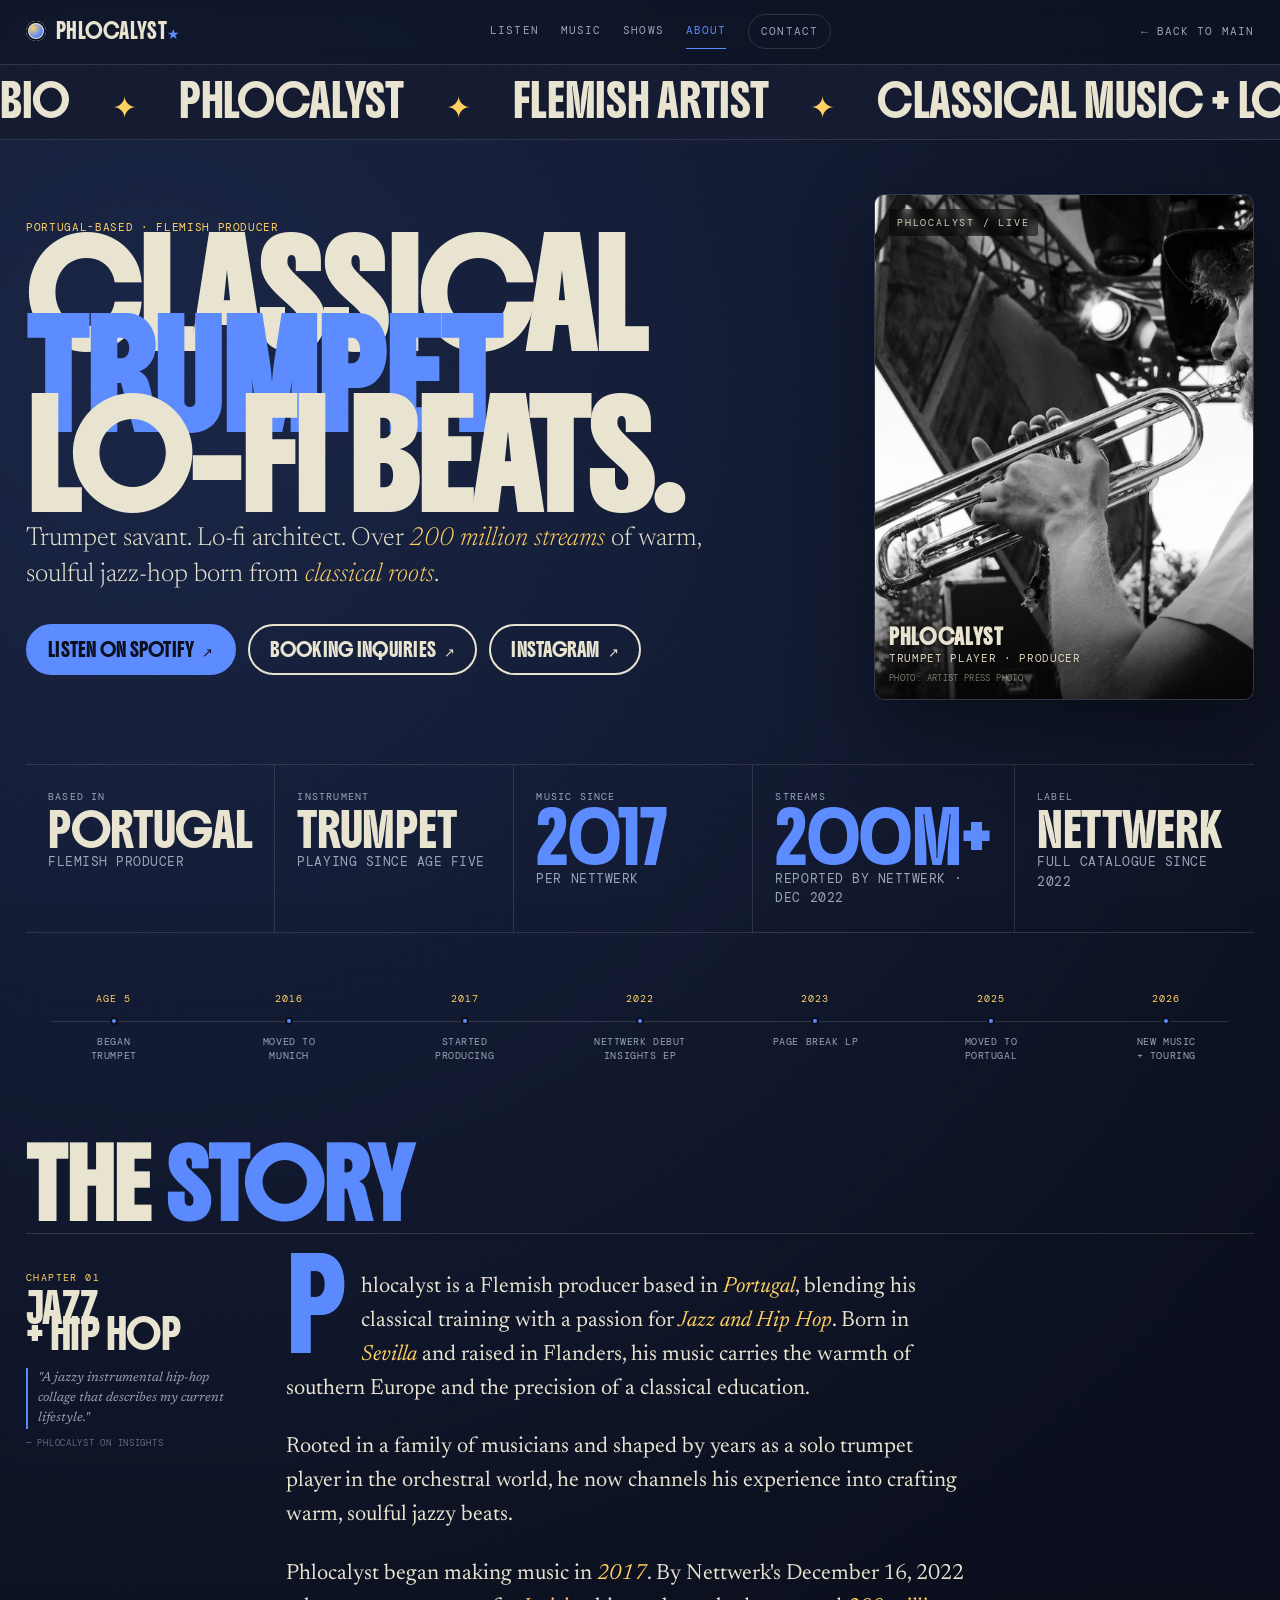
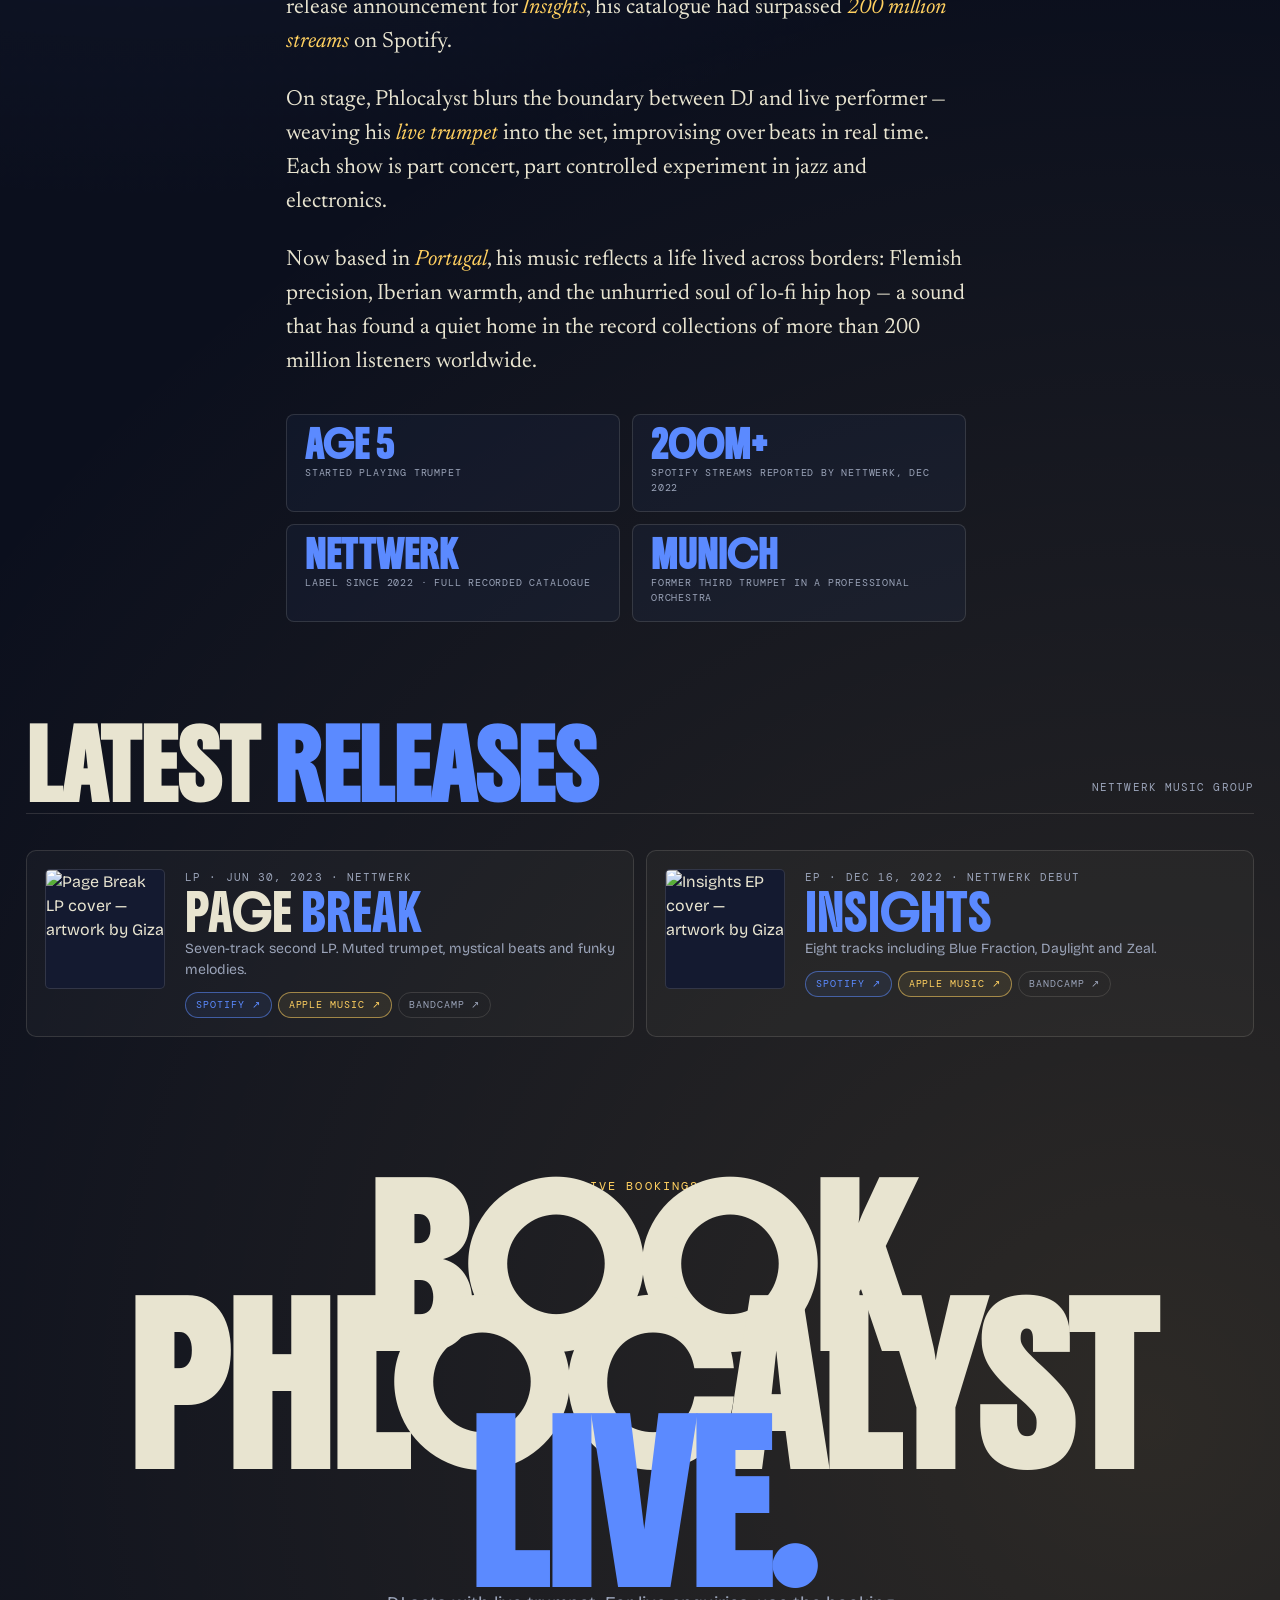
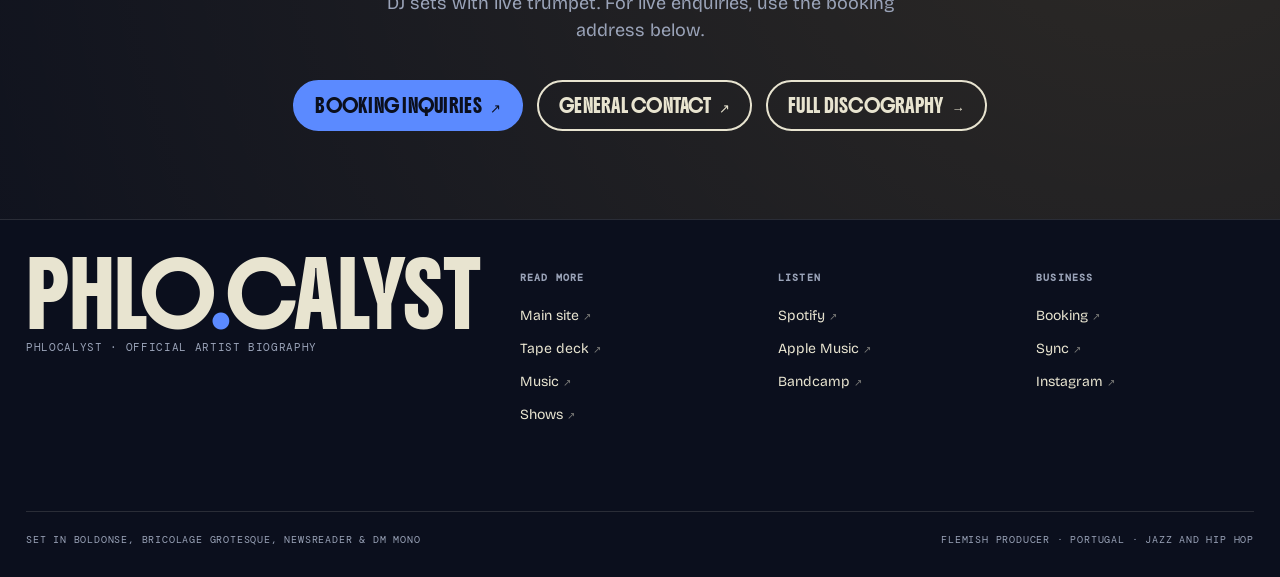
==== About.html @ 9a8d67b8 "Add files via upload" ====
<!doctype html>
<html lang="en" data-theme="midnight" data-display="boldonse">
<head>
<meta charset="utf-8" />
<meta name="viewport" content="width=device-width, initial-scale=1, viewport-fit=cover" />
<title>About — Phlocalyst</title>
<meta name="description" content="About Phlocalyst — Michiel De Vleeschhouwer, a Flemish lo-fi / jazz-hop producer and classical trumpet player based in Portugal. 200M+ Spotify streams on Nettwerk." />
<meta property="og:type" content="website" />
<meta property="og:site_name" content="Phlocalyst" />
<meta property="og:title" content="About — Phlocalyst" />
<meta property="og:description" content="Michiel De Vleeschhouwer — Flemish lo-fi producer and classical trumpet player based in Portugal. 200M+ Spotify streams on Nettwerk." />
<meta property="og:image" content="https://f4.bcbits.com/img/a1225331664_10.jpg" />
<meta name="twitter:card" content="summary_large_image" />
<meta name="twitter:title" content="About — Phlocalyst" />
<meta name="twitter:description" content="Michiel De Vleeschhouwer — Flemish lo-fi producer and classical trumpet player based in Portugal. 200M+ Spotify streams." />
<meta name="twitter:image" content="https://f4.bcbits.com/img/a1225331664_10.jpg" />
<link rel="preconnect" href="https://fonts.googleapis.com" />
<link rel="preconnect" href="https://fonts.gstatic.com" crossorigin />
<link href="https://fonts.googleapis.com/css2?family=Boldonse&family=Bagel+Fat+One&family=Big+Shoulders+Display:wght@700;900&family=Bricolage+Grotesque:opsz,wght@12..96,400;12..96,500;12..96,600;12..96,700;12..96,800&family=DM+Mono:wght@400;500&family=Newsreader:ital,opsz,wght@0,6..72,300;0,6..72,400;1,6..72,300;1,6..72,400&display=swap" rel="stylesheet" />
<link rel="icon" type="image/svg+xml" href="data:image/svg+xml,%3Csvg xmlns='http://www.w3.org/2000/svg' viewBox='0 0 32 32'%3E%3Crect width='32' height='32' rx='6' fill='%23161009'/%3E%3Cpath d='M4 20 Q4 17 8 17 L20 17 Q22 17 22 15 L22 13 Q22 11 24 11 L28 11' stroke='%23ff5a1f' stroke-width='2.5' fill='none' stroke-linecap='round'/%3E%3Ccircle cx='6' cy='20' r='3' fill='none' stroke='%23ff5a1f' stroke-width='2'/%3E%3C/svg%3E" />
<!-- vinyl alt: <link rel="icon" type="image/svg+xml" href="data:image/svg+xml,%3Csvg xmlns='http://www.w3.org/2000/svg' viewBox='0 0 32 32'%3E%3Crect width='32' height='32' rx='6' fill='%23161009'/%3E%3Ccircle cx='16' cy='16' r='11' fill='%23ff5a1f'/%3E%3Ccircle cx='16' cy='16' r='7' fill='%23161009'/%3E%3Ccircle cx='16' cy='16' r='3' fill='%23ff5a1f'/%3E%3Ccircle cx='16' cy='16' r='1.2' fill='%23161009'/%3E%3C/svg%3E" /> -->
<style>
  :root{
    --coal:#161009;--coal-2:#1f180e;--cream:#f5ead0;--cream-dim:#bdb29a;
    --orange:#ff5a1f;--amber:#f0a431;--acid:#d4e23a;--oxblood:#7a1f15;
    --rule:rgba(245,234,208,0.16);
    --display:'Boldonse','Arial Black',sans-serif;
    --grain:0.06;--marquee-dur:56s;
  }
  html[data-theme="midnight"]{--coal:#0b0f1d;--coal-2:#141a30;--cream:#e8e4d0;--cream-dim:#9aa3b8;--orange:#5b8aff;--amber:#ffd060;--acid:#7eebd7;--oxblood:#3a2255;--rule:rgba(232,228,208,0.14);}
  html[data-theme="cream"]{--coal:#efe6cc;--coal-2:#e6dab8;--cream:#1a1410;--cream-dim:#5a4a36;--orange:#d8431a;--amber:#c98a1b;--acid:#7a8a1f;--oxblood:#7a1f15;--rule:rgba(26,20,16,0.18);}
  html[data-theme="acid"]{--coal:#0a0a06;--coal-2:#161208;--cream:#eaeaea;--cream-dim:#7a7a6a;--orange:#d4e23a;--amber:#a8ff3e;--acid:#ff2dd1;--oxblood:#2a3a05;--rule:rgba(234,234,234,0.16);}
  html[data-display="bagel"]{--display:'Bagel Fat One','Arial Black',sans-serif;}
  html[data-display="bigshoulders"]{--display:'Big Shoulders Display','Arial Black',sans-serif;}

  *{box-sizing:border-box;margin:0;padding:0}
  html{scroll-behavior:smooth;scroll-padding-top:60px;}
  html,body{background:var(--coal);color:var(--cream);}

  /* SKIP LINK */
  .skip-link{position:absolute;left:-9999px;top:6px;z-index:9999;padding:8px 16px;background:var(--orange);color:var(--coal);font-family:'DM Mono',monospace;font-size:11px;letter-spacing:.08em;text-transform:uppercase;border-radius:4px;}
  .skip-link:focus{left:6px;}
  body{
    font-family:'Bricolage Grotesque',system-ui,sans-serif;
    font-size:16px;line-height:1.5;overflow-x:hidden;
    background-image:
      radial-gradient(circle at 12% 10%,color-mix(in oklab,var(--orange) 18%,transparent),transparent 40%),
      radial-gradient(circle at 90% 80%,color-mix(in oklab,var(--amber) 14%,transparent),transparent 45%);
  }
  body::before{content:'';position:fixed;inset:0;pointer-events:none;z-index:100;opacity:var(--grain);mix-blend-mode:overlay;will-change:transform;contain:strict;
    background-image:url("data:image/svg+xml,%3Csvg viewBox='0 0 200 200' xmlns='http://www.w3.org/2000/svg'%3E%3Cfilter id='n'%3E%3CfeTurbulence type='fractalNoise' baseFrequency='0.85' numOctaves='2' stitchTiles='stitch'/%3E%3C/filter%3E%3Crect width='100%25' height='100%25' filter='url(%23n)'/%3E%3C/svg%3E");
  }
  a{color:inherit;text-decoration:none;}
  a:focus-visible, button:focus-visible{outline:2px solid var(--orange);outline-offset:4px;}
  .display{font-family:var(--display);letter-spacing:-0.02em;line-height:.85;text-transform:uppercase;}
  .mono{font-family:'DM Mono',ui-monospace,monospace;font-size:11px;letter-spacing:0.06em;text-transform:uppercase;}
  .ed{font-family:'Newsreader',Georgia,serif;}

  /* TOP BAR */
  .topbar{position:sticky;top:0;z-index:50;display:flex;align-items:center;justify-content:space-between;padding:14px 26px;background:color-mix(in oklab,var(--coal) 54%,transparent);backdrop-filter:blur(8px);border-bottom:1px solid transparent;transition:background .2s ease,border-color .2s ease,box-shadow .2s ease;}
  .topbar.is-scrolled{background:color-mix(in oklab,var(--coal) 86%,transparent);border-bottom-color:var(--rule);box-shadow:0 12px 30px rgba(0,0,0,.14);}
  .topbar .brand{display:flex;align-items:center;gap:10px;font-family:var(--display);font-size:14px;letter-spacing:.02em;transition:color .15s ease;}
  .topbar .brand .glyph{width:20px;height:20px;border-radius:50%;background:radial-gradient(circle at 35% 35%,var(--amber),var(--orange) 50%,var(--oxblood));box-shadow:inset 0 0 0 2px var(--coal),inset 0 0 0 3px var(--cream);transition:box-shadow .15s ease,transform .15s ease;}
  .topbar .brand:hover{color:var(--orange);}
  .topbar .brand:hover .glyph{box-shadow:inset 0 0 0 2px var(--coal),inset 0 0 0 3px var(--cream),0 0 0 4px color-mix(in oklab,var(--orange) 18%,transparent);transform:translateY(-1px);}
  .topbar nav{display:flex;gap:22px;}
  .topbar nav a{font-family:'DM Mono',monospace;font-size:11px;letter-spacing:.1em;text-transform:uppercase;color:var(--cream-dim);padding:8px 0;transition:color .15s,border-color .15s,background .15s;}
  .topbar nav a:hover, .topbar nav a.active, .topbar nav a[aria-current="page"]{color:var(--orange);}
  .topbar nav a.active, .topbar nav a[aria-current="page"]{border-bottom:1px solid var(--orange);}
  .topbar nav a:last-child{padding:8px 12px;border:1px solid var(--rule);border-radius:999px;}
  .topbar nav a:last-child:hover, .topbar nav a:last-child[aria-current="page"]{border-color:var(--orange);background:color-mix(in oklab,var(--orange) 10%,transparent);}
  .topbar .right{display:flex;align-items:center;gap:10px;}
  .topbar .right .back{font-family:'DM Mono',monospace;font-size:11px;color:var(--cream-dim);letter-spacing:.1em;text-transform:uppercase;}
  .topbar .right .back:hover{color:var(--cream);}
  .mobile-listen{display:none;font-family:'DM Mono',monospace;font-size:10px;letter-spacing:.1em;text-transform:uppercase;color:var(--coal);background:var(--orange);padding:9px 12px;border-radius:999px;}

  /* MARQUEE */
  .marquee{overflow:hidden;white-space:nowrap;border-block:1px solid var(--rule);padding:14px 0;background:var(--coal-2);}
  .marquee.bold{background:var(--orange);color:var(--coal);border-color:var(--orange);}
  .marquee .track{display:inline-flex;gap:42px;animation:scroll var(--marquee-dur) linear infinite;}
  .marquee .mobile-item{display:none;font-family:var(--display);font-size:18px;text-transform:uppercase;text-align:center;}
  .marquee.fast .track{animation-duration:calc(var(--marquee-dur) * .58);}
  .marquee .item{font-family:var(--display);font-size:clamp(14px, 4vw, 30px);letter-spacing:-.01em;display:inline-flex;align-items:center;gap:42px;text-transform:uppercase;}
  .marquee .star{color:var(--amber);}.marquee.bold .star{color:var(--coal);}
  @keyframes scroll{from{transform:translateX(0)}to{transform:translateX(-50%)}}

  /* HERO */
  .hero{max-width:1280px;margin:0 auto;padding:54px 26px 64px;position:relative;}
  .hero-grid{display:grid;grid-template-columns:minmax(430px,1fr) minmax(290px,380px);gap:50px;align-items:center;}
  .hero-kicker{color:var(--amber);margin-bottom:22px;}
  .portrait{
    position:relative;
    aspect-ratio:3/4;
    border-radius:10px;
    overflow:hidden;
    background:var(--coal-2);
    border:1px solid var(--rule);
    box-shadow:0 30px 80px rgba(0,0,0,.4);
  }
  .portrait img{position:absolute;inset:0;width:100%;height:100%;display:block;object-fit:cover;}
  .portrait::before{content:'';position:absolute;inset:0;z-index:1;background:linear-gradient(180deg,transparent 70%,rgba(0,0,0,.72));}
  .portrait .stamp{position:absolute;z-index:2;top:14px;left:14px;font-family:'DM Mono',monospace;font-size:10px;letter-spacing:.18em;text-transform:uppercase;color:rgba(245,234,208,.85);background:rgba(0,0,0,.52);padding:6px 8px;border-radius:3px;backdrop-filter:blur(3px);}
  .portrait .cap{position:absolute;z-index:2;bottom:14px;left:14px;right:14px;font-family:'DM Mono',monospace;font-size:11px;letter-spacing:.06em;text-transform:uppercase;color:rgba(245,234,208,.9);text-shadow:0 1px 4px rgba(0,0,0,.6);}
  .portrait .cap b{display:block;font-family:var(--display);font-size:14px;color:var(--cream);margin-bottom:2px;}
  .portrait .cap .photo-credit{font-size:9px;opacity:.5;letter-spacing:.04em;display:block;margin-top:5px;}
  .hero h1{font-family:var(--display);font-size:clamp(52px,7.5vw,104px);line-height:.84;letter-spacing:-.025em;text-transform:uppercase;color:var(--cream);}
  .hero h1 .alt{color:var(--orange);}
  .hero .lede{font-family:'Newsreader',Georgia,serif;font-size:26px;line-height:1.4;font-weight:300;margin-top:22px;max-width:680px;color:var(--cream);}
  .hero .lede em{color:var(--amber);font-style:italic;}
  .hero-actions{display:flex;gap:12px;flex-wrap:wrap;margin-top:30px;}

  /* QUICK FACTS BAR */
  .facts{max-width:1280px;margin:0 auto;padding:0 26px 54px;}
  .facts-grid{
    display:grid;grid-template-columns:repeat(5,1fr);gap:0;
    border-top:1px solid var(--rule);border-bottom:1px solid var(--rule);
  }
  .fact{padding:24px 22px;border-right:1px solid var(--rule);cursor:default;}
  .fact:last-child{border-right:0;}
  .fact .l{font-family:'DM Mono',monospace;font-size:10px;letter-spacing:.12em;text-transform:uppercase;color:var(--cream-dim);}
  .fact .v{font-family:var(--display);font-size:32px;line-height:1;margin-top:10px;text-transform:uppercase;letter-spacing:-.01em;}
  .fact .v.hot{color:var(--orange);font-size:clamp(36px,3.8vw,52px);}
  .fact .s{font-size:13px;color:var(--cream-dim);margin-top:6px;font-family:'DM Mono',monospace;letter-spacing:.04em;text-transform:uppercase;}

  /* TIMELINE */
  .timeline-section{max-width:1280px;margin:0 auto;padding:0 26px 50px;}
  .tl-track{display:flex;position:relative;overflow-x:auto;}
  .tl-track::after{content:'';position:absolute;left:2%;right:2%;top:34px;height:1px;background:var(--rule);pointer-events:none;}
  .tl-step{flex:1;min-width:80px;display:flex;flex-direction:column;align-items:center;padding-top:30px;position:relative;}
  .tl-step .tl-yr{position:absolute;top:4px;left:0;right:0;text-align:center;font-family:'DM Mono',monospace;font-size:10px;letter-spacing:.1em;text-transform:uppercase;color:var(--amber);}
  .tl-step .tl-dot{width:8px;height:8px;border-radius:50%;background:var(--orange);border:2px solid var(--coal);z-index:1;position:relative;flex-shrink:0;}
  .tl-step .tl-lbl{font-family:'DM Mono',monospace;font-size:9.5px;letter-spacing:.06em;text-transform:uppercase;color:var(--cream-dim);text-align:center;line-height:1.5;padding-top:10px;}
  @media (max-width:620px){
    .timeline-section{padding-left:18px;padding-right:18px;}
    .tl-track{display:grid;grid-template-columns:1fr;gap:0;overflow:visible;border-block:1px solid var(--rule);}
    .tl-track::after{display:none;}
    .tl-step{min-width:0;display:grid;grid-template-columns:58px 14px 1fr;column-gap:12px;align-items:center;padding:13px 0;border-bottom:1px solid var(--rule);}
    .tl-step:last-child{border-bottom:0;}
    .tl-step .tl-yr{position:static;text-align:left;grid-column:1;font-size:10px;}
    .tl-step .tl-dot{grid-column:2;}
    .tl-step .tl-lbl{grid-column:3;padding-top:0;text-align:left;line-height:1.35;}
  }

  /* SECTION HEAD */
  .section-head{display:flex;justify-content:space-between;align-items:flex-end;gap:30px;margin-bottom:36px;padding-bottom:18px;border-bottom:1px solid var(--rule);}
  .section-head h2{font-family:var(--display);font-size:clamp(40px,6vw,64px);line-height:.9;text-transform:uppercase;letter-spacing:-.02em;}
  .section-head h2 .c{color:var(--orange);}
  .section-head .meta{font-family:'DM Mono',monospace;font-size:11px;letter-spacing:.1em;text-transform:uppercase;color:var(--cream-dim);text-align:right;}

  /* STORY — long-form prose */
  .story-section{max-width:1280px;margin:0 auto;padding:44px 26px 60px;}
  .story{display:grid;grid-template-columns:200px 1fr;gap:60px;}
  .story aside{position:sticky;top:90px;align-self:start;}
  .story aside .l{font-family:'DM Mono',monospace;font-size:10px;letter-spacing:.14em;text-transform:uppercase;color:var(--amber);margin-bottom:10px;}
  .story aside .chap{font-family:var(--display);font-size:28px;line-height:.95;text-transform:uppercase;letter-spacing:-.02em;}
  .story .prose{font-family:'Newsreader',Georgia,serif;font-size:22px;line-height:1.55;font-weight:400;max-width:680px;color:var(--cream);}
  .story .prose p{margin-bottom:24px;}
  .story .prose p em{color:var(--amber);font-style:italic;}
  .story .prose .dropcap::first-letter{
    float:left;font-family:var(--display);font-size:84px;line-height:.78;
    color:var(--orange);padding-right:14px;padding-top:4px;text-transform:uppercase;
  }
  .story-highlights{display:grid;grid-template-columns:repeat(2,1fr);gap:12px;margin-top:34px;}
  .highlight{border:1px solid var(--rule);border-radius:8px;padding:16px 18px;background:color-mix(in oklab,var(--orange) 5%,transparent);}
  .highlight b{display:block;font-family:var(--display);font-size:26px;line-height:1;text-transform:uppercase;color:var(--orange);margin-bottom:8px;}
  .highlight span{display:block;font-family:'DM Mono',monospace;font-size:10px;line-height:1.5;letter-spacing:.08em;text-transform:uppercase;color:var(--cream-dim);}
  /* RELEASES */
  .proof-section{max-width:1280px;margin:0 auto;padding:56px 26px 64px;}
  .release-list{display:grid;grid-template-columns:1fr 1fr;gap:12px;}
  .release{display:grid;grid-template-columns:120px 1fr;gap:20px;align-items:start;padding:18px;border:1px solid var(--rule);border-radius:10px;background:color-mix(in oklab,var(--cream) 3%,transparent);}
  .release:hover{background:color-mix(in oklab,var(--orange) 7%,transparent);}
  .release-art{width:120px;aspect-ratio:1;border-radius:5px;overflow:hidden;border:1px solid var(--rule);display:flex;align-items:flex-end;padding:9px;background:var(--coal-2);}
  .release-art.cover-art{padding:0;}
  .release-art img{width:100%;height:100%;object-fit:cover;}
  .release .meta{font-family:'DM Mono',monospace;font-size:11px;letter-spacing:.1em;text-transform:uppercase;color:var(--cream-dim);}
  .release .title{font-family:var(--display);font-size:clamp(24px,2.8vw,34px);line-height:1;margin-top:10px;text-transform:uppercase;color:var(--cream);}
  .release .title span{color:var(--orange);}
  .release p{font-size:14px;line-height:1.5;color:var(--cream-dim);margin-top:8px;}
  .release-links{display:flex;flex-wrap:wrap;gap:6px;margin-top:12px;}
  .release-btn{font-family:'DM Mono',monospace;font-size:9.5px;letter-spacing:.1em;text-transform:uppercase;padding:5px 10px;border-radius:999px;display:inline-flex;align-items:center;gap:4px;transition:all .15s ease;}
  .release-btn.sp{border:1px solid color-mix(in oklab,var(--orange) 55%,transparent);color:var(--orange);background:color-mix(in oklab,var(--orange) 8%,transparent);}
  .release-btn.sp:hover{background:color-mix(in oklab,var(--orange) 18%,transparent);border-color:var(--orange);}
  .release-btn.am{border:1px solid color-mix(in oklab,var(--amber) 55%,transparent);color:var(--amber);background:color-mix(in oklab,var(--amber) 8%,transparent);}
  .release-btn.am:hover{background:color-mix(in oklab,var(--amber) 18%,transparent);border-color:var(--amber);}
  .release-btn.bc{border:1px solid var(--rule);color:var(--cream-dim);}
  .release-btn.bc:hover{border-color:var(--cream-dim);color:var(--cream);}

  /* STORY ASIDE QUOTE */
  .story aside .aside-quote{font-family:'Newsreader',Georgia,serif;font-size:13px;line-height:1.55;color:var(--cream-dim);font-style:italic;margin-top:20px;padding-left:10px;border-left:2px solid var(--orange);}
  .story aside .aside-attr{font-family:'DM Mono',monospace;font-size:9px;letter-spacing:.08em;text-transform:uppercase;color:var(--cream-dim);opacity:.6;margin-top:8px;}

  /* UTILITIES */
  .sr-only{position:absolute;width:1px;height:1px;padding:0;margin:-1px;overflow:hidden;clip:rect(0,0,0,0);white-space:nowrap;border-width:0;}

  /* BACK TO TOP */
  .back-top{position:fixed;bottom:24px;right:24px;z-index:200;width:40px;height:40px;border-radius:50%;background:var(--coal-2);border:1px solid var(--rule);color:var(--cream-dim);font-size:16px;cursor:pointer;opacity:0;transform:translateY(8px);transition:opacity .2s ease,transform .2s ease,background .15s ease,color .15s ease,border-color .15s ease;display:flex;align-items:center;justify-content:center;line-height:1;}
  .back-top.show{opacity:1;transform:translateY(0);}
  .back-top:hover{background:var(--coal);color:var(--orange);border-color:var(--orange);}

  /* CTA */
  .cta{max-width:1280px;margin:0 auto;padding:76px 26px 88px;text-align:center;}
  .cta .pre{font-family:'DM Mono',monospace;font-size:12px;letter-spacing:.18em;text-transform:uppercase;color:var(--amber);margin-bottom:18px;}
  .cta h2{font-family:var(--display);font-size:clamp(60px,11vw,160px);line-height:.84;letter-spacing:-.03em;text-transform:uppercase;}
  .cta h2 .o{color:var(--orange);}
  .cta h2 .stroke{-webkit-text-stroke:2px var(--cream);color:transparent;paint-order:stroke fill;}
  .cta .row{display:flex;gap:14px;justify-content:center;margin-top:36px;flex-wrap:wrap;}
  .cta .sub{font-size:18px;line-height:1.5;color:var(--cream-dim);max-width:560px;margin:22px auto 0;}
  .btn{font-family:var(--display);text-transform:uppercase;font-size:13px;letter-spacing:.02em;padding:14px 20px;border-radius:999px;display:inline-flex;align-items:center;gap:8px;border:2px solid var(--cream);color:var(--cream);transition:transform .15s ease,background .15s ease,color .15s ease;}
  .btn:hover{transform:translateY(-2px);}
  .btn.primary{background:var(--orange);border-color:var(--orange);color:var(--coal);}
  .btn.primary:hover{background:var(--amber);border-color:var(--amber);}
  .btn.ghost:hover{background:var(--cream);color:var(--coal);}

  /* FOOTER */
  footer.foot{border-top:1px solid var(--rule);background:var(--coal);padding:50px 26px 30px;}
  footer.foot .wrap{max-width:1280px;margin:0 auto;display:grid;grid-template-columns:2fr 1fr 1fr 1fr;gap:40px;}
  footer.foot h4{font-family:'DM Mono',monospace;font-size:10px;letter-spacing:.12em;text-transform:uppercase;color:var(--cream-dim);margin-bottom:14px;}
  footer.foot .big{font-family:var(--display);font-size:60px;text-transform:uppercase;line-height:.88;letter-spacing:-.02em;}
  footer.foot .big .o{color:var(--orange);}
  footer.foot ul{list-style:none;}
  footer.foot ul li{padding:6px 0;font-size:14px;}
  footer.foot ul li a:hover{color:var(--orange);}
  footer.foot ul li .arr{font-family:'DM Mono',monospace;font-size:10px;opacity:.5;margin-left:4px;}
  footer.foot .bot{grid-column:1/-1;margin-top:40px;padding-top:20px;border-top:1px solid var(--rule);display:flex;justify-content:space-between;font-family:'DM Mono',monospace;font-size:10px;letter-spacing:.08em;text-transform:uppercase;color:var(--cream-dim);}

  @media (max-width:900px){
    .topbar .right .back{display:none;}
    .mobile-listen{display:inline-flex;}
    .hero-grid{grid-template-columns:1fr;gap:34px;}
    .hero-copy{order:1;}
    .hero-media{order:2;max-width:520px;width:100%;}
    .facts-grid{grid-template-columns:repeat(3,1fr);}
    .fact{border-right:0;border-bottom:1px solid var(--rule);}
    .story{grid-template-columns:1fr;gap:30px;}
    .story aside{position:relative;top:0;}
    .release-list{grid-template-columns:1fr;}
    footer.foot .wrap{grid-template-columns:1fr 1fr;}
    .topbar nav{display:none;}
  }
  @media (max-width:620px){
    .topbar{padding:12px 18px;}
    .topbar .brand{font-size:13px;gap:8px;min-width:0;}
    .topbar .brand .glyph{width:18px;height:18px;flex:0 0 auto;}
    .hero{padding:36px 18px 44px;}
    .hero h1{font-size:clamp(44px,14vw,60px);line-height:.88;letter-spacing:-.015em;}
    .hero .lede{font-size:21px;line-height:1.42;}
    .portrait{max-height:480px;aspect-ratio:3/4;}
    .facts-grid{grid-template-columns:repeat(2,1fr);}
    .facts, .story-section, .proof-section, .cta{padding-left:18px;padding-right:18px;}
    .facts{padding-bottom:38px;}
    .story-section{padding-top:32px;padding-bottom:42px;}
    .proof-section{padding-top:40px;padding-bottom:50px;}
    .section-head{flex-direction:column;align-items:flex-start;gap:14px;margin-bottom:26px;}
    .section-head h2{font-size:clamp(36px,12vw,44px);line-height:.95;}
    .section-head .meta{text-align:left;font-size:10px;line-height:1.5;}
    .story .prose{font-size:20px;}
    .story-highlights{grid-template-columns:1fr;}
    .release{grid-template-columns:88px 1fr;gap:14px;padding:14px;}
    .release-art{width:88px;}
    .release .title{font-size:25px;}
    .cta{padding-top:58px;padding-bottom:62px;}
    .cta h2{font-size:clamp(42px,13vw,64px);overflow-wrap:anywhere;}
    .btn{width:100%;justify-content:center;min-height:48px;text-align:center;}
    .hero-actions .btn{flex:1 1 100%;justify-content:center;}
    footer.foot .wrap{grid-template-columns:1fr;}
    footer.foot .wrap,footer.foot .wrap > *{min-width:0;max-width:100%;}
    footer.foot .big{overflow-wrap:anywhere;}
    footer.foot .big{font-size:44px;}
    footer.foot .bot{flex-direction:column;gap:12px;}
    .marquee{padding:11px 18px;}
    .marquee .track{display:none;}
    .marquee .mobile-item{display:block;font-size:16px;letter-spacing:0;white-space:normal;}
  }
  @media (max-width:420px){
    .facts-grid{display:block;}
    .fact{display:grid;grid-template-columns:94px 1fr;column-gap:12px;align-items:center;padding:16px 0;}
    .fact .l{grid-row:1 / span 2;}
    .fact .v, .fact .v.hot{font-size:28px;margin-top:0;}
    .fact .s{margin-top:4px;}
  }
  @media (max-width:360px){
    .topbar{padding-left:14px;padding-right:14px;}
    .hero,.facts,.timeline-section,.story-section,.proof-section,.cta,footer.foot{padding-left:14px;padding-right:14px;}
    .release{grid-template-columns:1fr;}
    .release-art{width:100%;}
  }
  @media (prefers-reduced-motion: reduce){
    html{scroll-behavior:auto;}
    .marquee .track{animation:none;}
    .fact, .btn, .release, .source{transition:none;}
  }
</style>
</head>
<body data-screen-label="01 About">

<a href="#main-content" class="skip-link">Skip to content</a>

<!-- TOP BAR -->
<header class="topbar">
  <a class="brand" href="index.html" aria-label="Phlocalyst home">
    <span class="glyph"></span>
    <span>PHLOCALYST<span style="color:var(--orange);">★</span></span>
  </a>
  <nav aria-label="Main navigation">
    <a href="index.html#deck">Listen</a>
    <a href="Music.html">Music</a>
    <a href="Shows.html">Shows</a>
    <a href="About.html" aria-current="page">About</a>
    <a href="Contact.html">Contact</a>
  </nav>
  <div class="right">
    <a class="mobile-listen" href="https://open.spotify.com/artist/5xJ9q1lHwa8AShRof94oIt" target="_blank" rel="noopener">Listen</a>
    <a class="back" href="index.html">← BACK TO MAIN</a>
  </div>
</header>

<main id="main-content">

<!-- MARQUEE -->
<div class="marquee">
  <div class="track">
    <span class="item">BIO <span class="star">✦</span> PHLOCALYST <span class="star">✦</span> FLEMISH ARTIST <span class="star">✦</span> CLASSICAL MUSIC + LO-FI <span class="star">✦</span> MAKING MUSIC SINCE 2017 <span class="star">✦</span></span>
    <span class="item">BIO <span class="star">✦</span> PHLOCALYST <span class="star">✦</span> FLEMISH ARTIST <span class="star">✦</span> CLASSICAL MUSIC + LO-FI <span class="star">✦</span> MAKING MUSIC SINCE 2017 <span class="star">✦</span></span>
  </div>
  <div class="mobile-item">Phlocalyst &middot; Trumpet + Lo-fi</div>
</div>

<!-- HERO -->
<section class="hero" data-screen-label="01 Hero">
  <div class="hero-grid">
    <div class="hero-copy">
      <div class="hero-kicker mono">Portugal-based &middot; Flemish producer</div>
      <h1>Classical<br/><span class="alt">trumpet.</span><br/>Lo-fi beats.</h1>
      <p class="lede">Trumpet savant. Lo-fi architect. Over <em>200 million streams</em> of warm, soulful jazz-hop born from <em>classical roots</em>.</p>
      <div class="hero-actions">
        <a class="btn primary" href="https://open.spotify.com/artist/5xJ9q1lHwa8AShRof94oIt" target="_blank" rel="noopener">Listen on Spotify <span class="arr">↗</span></a>
        <a class="btn ghost" href="mailto:booking@phlocalyst.com">Booking inquiries <span class="arr">↗</span></a>
        <a class="btn ghost" href="https://www.instagram.com/phlocalyst/" target="_blank" rel="noopener">Instagram <span class="arr">↗</span></a>
      </div>
    </div>

    <div class="portrait hero-media">
      <img src="bio.jpg" alt="Phlocalyst — artist press photo" />
      <div class="stamp">PHLOCALYST / LIVE</div>
      <div class="cap">
        <b>Phlocalyst</b>
        Trumpet player &middot; producer
        <span class="photo-credit">Photo: artist press photo</span>
      </div>
    </div>
  </div>
</section>

<!-- FACTS -->
<section class="facts">
  <h2 class="sr-only">Quick facts</h2>
  <div class="facts-grid">
    <div class="fact"><div class="l">Based In</div><div class="v">Portugal</div><div class="s">Flemish producer</div></div>
    <div class="fact"><div class="l">Instrument</div><div class="v">Trumpet</div><div class="s">Playing since age five</div></div>
    <div class="fact"><div class="l">Music Since</div><div class="v hot">2017</div><div class="s">Per Nettwerk</div></div>
    <div class="fact"><div class="l">Streams</div><div class="v hot">200M+</div><div class="s">Reported by Nettwerk · Dec 2022</div></div>
    <div class="fact"><div class="l">Label</div><div class="v">Nettwerk</div><div class="s">Full catalogue since 2022</div></div>
  </div>
</section>

<!-- TIMELINE -->
<div class="timeline-section">
  <div class="tl-track">
    <div class="tl-step">
      <div class="tl-yr">Age 5</div>
      <div class="tl-dot"></div>
      <div class="tl-lbl">Began<br/>trumpet</div>
    </div>
    <div class="tl-step">
      <div class="tl-yr">2016</div>
      <div class="tl-dot"></div>
      <div class="tl-lbl">Moved to<br/>Munich</div>
    </div>
    <div class="tl-step">
      <div class="tl-yr">2017</div>
      <div class="tl-dot"></div>
      <div class="tl-lbl">Started<br/>producing</div>
    </div>
    <div class="tl-step">
      <div class="tl-yr">2022</div>
      <div class="tl-dot"></div>
      <div class="tl-lbl">Nettwerk debut<br/>Insights EP</div>
    </div>
    <div class="tl-step">
      <div class="tl-yr">2023</div>
      <div class="tl-dot"></div>
      <div class="tl-lbl">Page Break LP</div>
    </div>
    <div class="tl-step">
      <div class="tl-yr">2025</div>
      <div class="tl-dot"></div>
      <div class="tl-lbl">Moved to<br/>Portugal</div>
    </div>
    <div class="tl-step">
      <div class="tl-yr">2026</div>
      <div class="tl-dot"></div>
      <div class="tl-lbl">New music<br/>+ touring</div>
    </div>
  </div>
</div>

<!-- STORY -->
<section class="story-section" data-screen-label="02 Origin Story">
  <div class="section-head">
    <h2>The <span class="c">story</span></h2>
  </div>

  <div class="story">
    <aside>
      <div class="l">Chapter 01</div>
      <div class="chap">Jazz<br/>+ Hip Hop</div>
      <div class="aside-quote">"A jazzy instrumental hip-hop collage that describes my current lifestyle."</div>
      <div class="aside-attr">— Phlocalyst on Insights</div>
    </aside>
    <div class="prose">
      <p class="dropcap">Phlocalyst is a Flemish producer based in <em>Portugal</em>, blending his classical training with a passion for <em>Jazz and Hip Hop</em>. Born in <em>Sevilla</em> and raised in Flanders, his music carries the warmth of southern Europe and the precision of a classical education.</p>

      <p>Rooted in a family of musicians and shaped by years as a solo trumpet player in the orchestral world, he now channels his experience into crafting warm, soulful jazzy beats.</p>

      <p>Phlocalyst began making music in <em>2017</em>. By Nettwerk's December 16, 2022 release announcement for <em>Insights</em>, his catalogue had surpassed <em>200 million streams</em> on Spotify.</p>

      <p>On stage, Phlocalyst blurs the boundary between DJ and live performer — weaving his <em>live trumpet</em> into the set, improvising over beats in real time. Each show is part concert, part controlled experiment in jazz and electronics.</p>

      <p>Now based in <em>Portugal</em>, his music reflects a life lived across borders: Flemish precision, Iberian warmth, and the unhurried soul of lo-fi hip hop — a sound that has found a quiet home in the record collections of more than 200 million listeners worldwide.</p>

      <div class="story-highlights" aria-label="Biography highlights">
        <div class="highlight"><b>Age 5</b><span>Started playing trumpet</span></div>
        <div class="highlight"><b>200M+</b><span>Spotify streams reported by Nettwerk, Dec 2022</span></div>
        <div class="highlight"><b>Nettwerk</b><span>Label since 2022 · full recorded catalogue</span></div>
        <div class="highlight"><b>Munich</b><span>Former third trumpet in a professional orchestra</span></div>
      </div>
    </div>
  </div>
</section>

<!-- RELEASES -->
<section class="proof-section" data-screen-label="03 Releases">
  <div class="section-head">
    <h2>Latest <span class="c">releases</span></h2>
    <div class="meta">NETTWERK MUSIC GROUP</div>
  </div>

  <div class="release-list">
    <div class="release">
      <div class="release-art cover-art"><img src="https://f4.bcbits.com/img/a1225331664_10.jpg" alt="Page Break LP cover — artwork by Giza" loading="lazy" /></div>
      <div>
        <div class="meta">LP &middot; Jun 30, 2023 &middot; Nettwerk</div>
        <div class="title">Page <span>Break</span></div>
        <p>Seven-track second LP. Muted trumpet, mystical beats and funky melodies.</p>
        <div class="release-links">
          <a class="release-btn sp" href="https://open.spotify.com/album/4ocDkgkzX62ebNN8s55LCf" target="_blank" rel="noopener">Spotify ↗</a>
          <a class="release-btn am" href="https://music.apple.com/us/album/page-break/1688321675" target="_blank" rel="noopener">Apple Music ↗</a>
          <a class="release-btn bc" href="https://phlocalyst.bandcamp.com/album/page-break" target="_blank" rel="noopener">Bandcamp ↗</a>
        </div>
      </div>
    </div>
    <div class="release">
      <div class="release-art cover-art"><img src="https://f4.bcbits.com/img/a1563029002_10.jpg" alt="Insights EP cover — artwork by Giza" loading="lazy" /></div>
      <div>
        <div class="meta">EP &middot; Dec 16, 2022 &middot; Nettwerk debut</div>
        <div class="title"><span>Insights</span></div>
        <p>Eight tracks including Blue Fraction, Daylight and Zeal.</p>
        <div class="release-links">
          <a class="release-btn sp" href="https://open.spotify.com/album/2JnOxnGfgXP5CwoiZXKQFE" target="_blank" rel="noopener">Spotify ↗</a>
          <a class="release-btn am" href="https://music.apple.com/us/album/insights/1652721128" target="_blank" rel="noopener">Apple Music ↗</a>
          <a class="release-btn bc" href="https://phlocalyst.bandcamp.com/album/insights" target="_blank" rel="noopener">Bandcamp ↗</a>
        </div>
      </div>
    </div>
  </div>
</section>

<!-- CTA -->
<section class="cta" data-screen-label="04 Contact">
  <div class="pre">Live bookings</div>
  <h2>Book Phlocalyst<br/><span class="o">live.</span></h2>
  <p class="sub">DJ sets with live trumpet. For live enquiries, use the booking address below.</p>
  <div class="row">
    <a class="btn primary" href="mailto:booking@phlocalyst.com">Booking inquiries <span class="arr">↗</span></a>
    <a class="btn ghost" href="mailto:hi@phlocalyst.com">General contact <span class="arr">↗</span></a>
    <a class="btn ghost" href="Music.html">Full discography <span class="arr">→</span></a>
  </div>
</section>

</main>

<!-- FOOTER -->
<footer class="foot">
  <div class="wrap">
    <div>
      <div class="big">PHLO<span class="o">.</span>CALYST</div>
      <div class="mono" style="margin-top:16px;color:var(--cream-dim);">Phlocalyst &middot; Official artist biography</div>
    </div>
    <div>
      <h4>Read more</h4>
      <ul>
        <li><a href="index.html">Main site<span class="arr">↗</span></a></li>
        <li><a href="index.html#deck">Tape deck<span class="arr">↗</span></a></li>
        <li><a href="Music.html">Music<span class="arr">↗</span></a></li>
        <li><a href="Shows.html">Shows<span class="arr">↗</span></a></li>
      </ul>
    </div>
    <div>
      <h4>Listen</h4>
      <ul>
        <li><a href="https://open.spotify.com/artist/5xJ9q1lHwa8AShRof94oIt" target="_blank" rel="noopener">Spotify<span class="arr">↗</span></a></li>
        <li><a href="https://music.apple.com/us/artist/phlocalyst/1343862778" target="_blank" rel="noopener">Apple Music<span class="arr">↗</span></a></li>
        <li><a href="https://phlocalyst.bandcamp.com/" target="_blank" rel="noopener">Bandcamp<span class="arr">↗</span></a></li>
      </ul>
    </div>
    <div>
      <h4>Business</h4>
      <ul>
        <li><a href="mailto:booking@phlocalyst.com">Booking<span class="arr">↗</span></a></li>
        <li><a href="mailto:sync@nettwerk.com">Sync<span class="arr">↗</span></a></li>
        <li><a href="https://www.instagram.com/phlocalyst/" target="_blank" rel="noopener">Instagram<span class="arr">↗</span></a></li>
      </ul>
    </div>
    <div class="bot">
      <span>Set in Boldonse, Bricolage Grotesque, Newsreader &amp; DM Mono</span>
      <span>Flemish producer &middot; Portugal &middot; Jazz and hip hop</span>
    </div>
  </div>
</footer>

<button class="back-top" id="backTop" aria-label="Back to top">↑</button>

<script src="mobilenav.js?v=20260528-mobile"></script>
<script>
const bt=document.getElementById('backTop');
window.addEventListener('scroll',()=>{bt.classList.toggle('show',window.scrollY>400);});
bt.addEventListener('click',()=>window.scrollTo({top:0,behavior:'smooth'}));
</script>
</body>
</html>
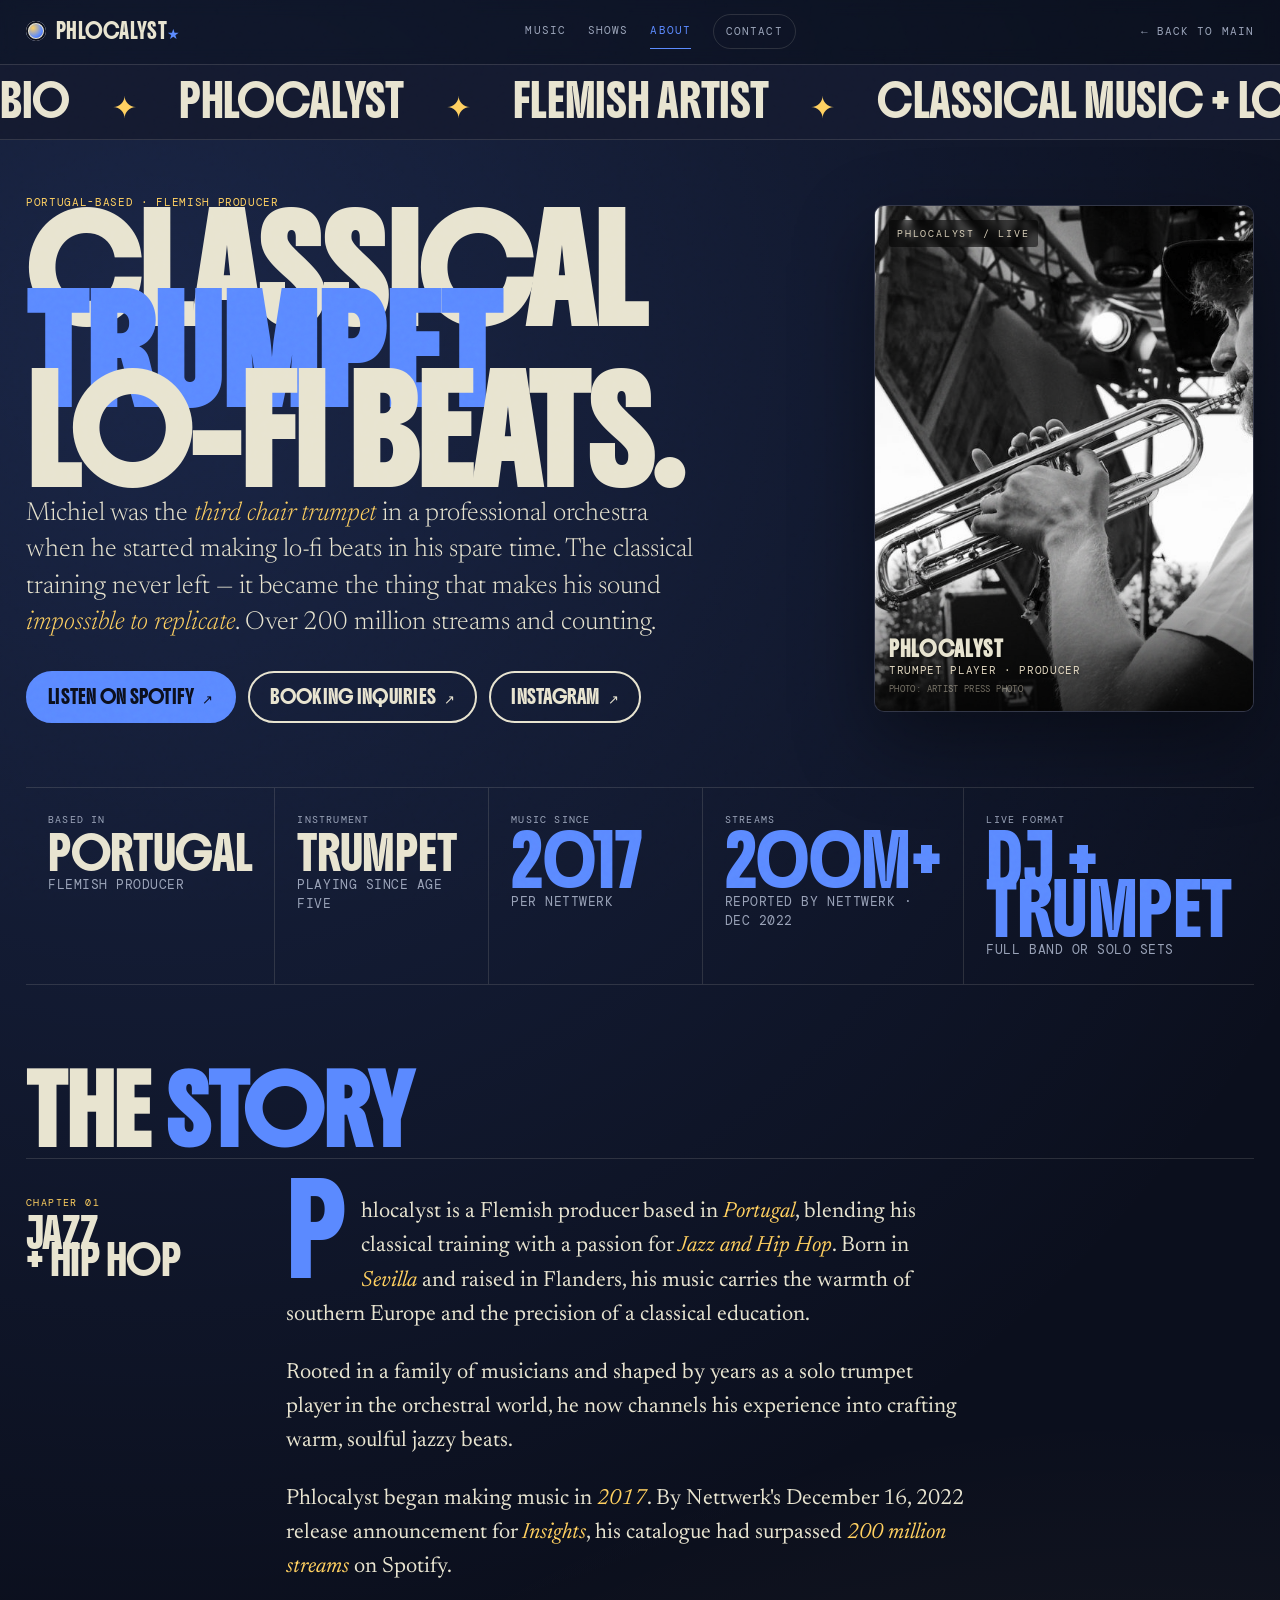
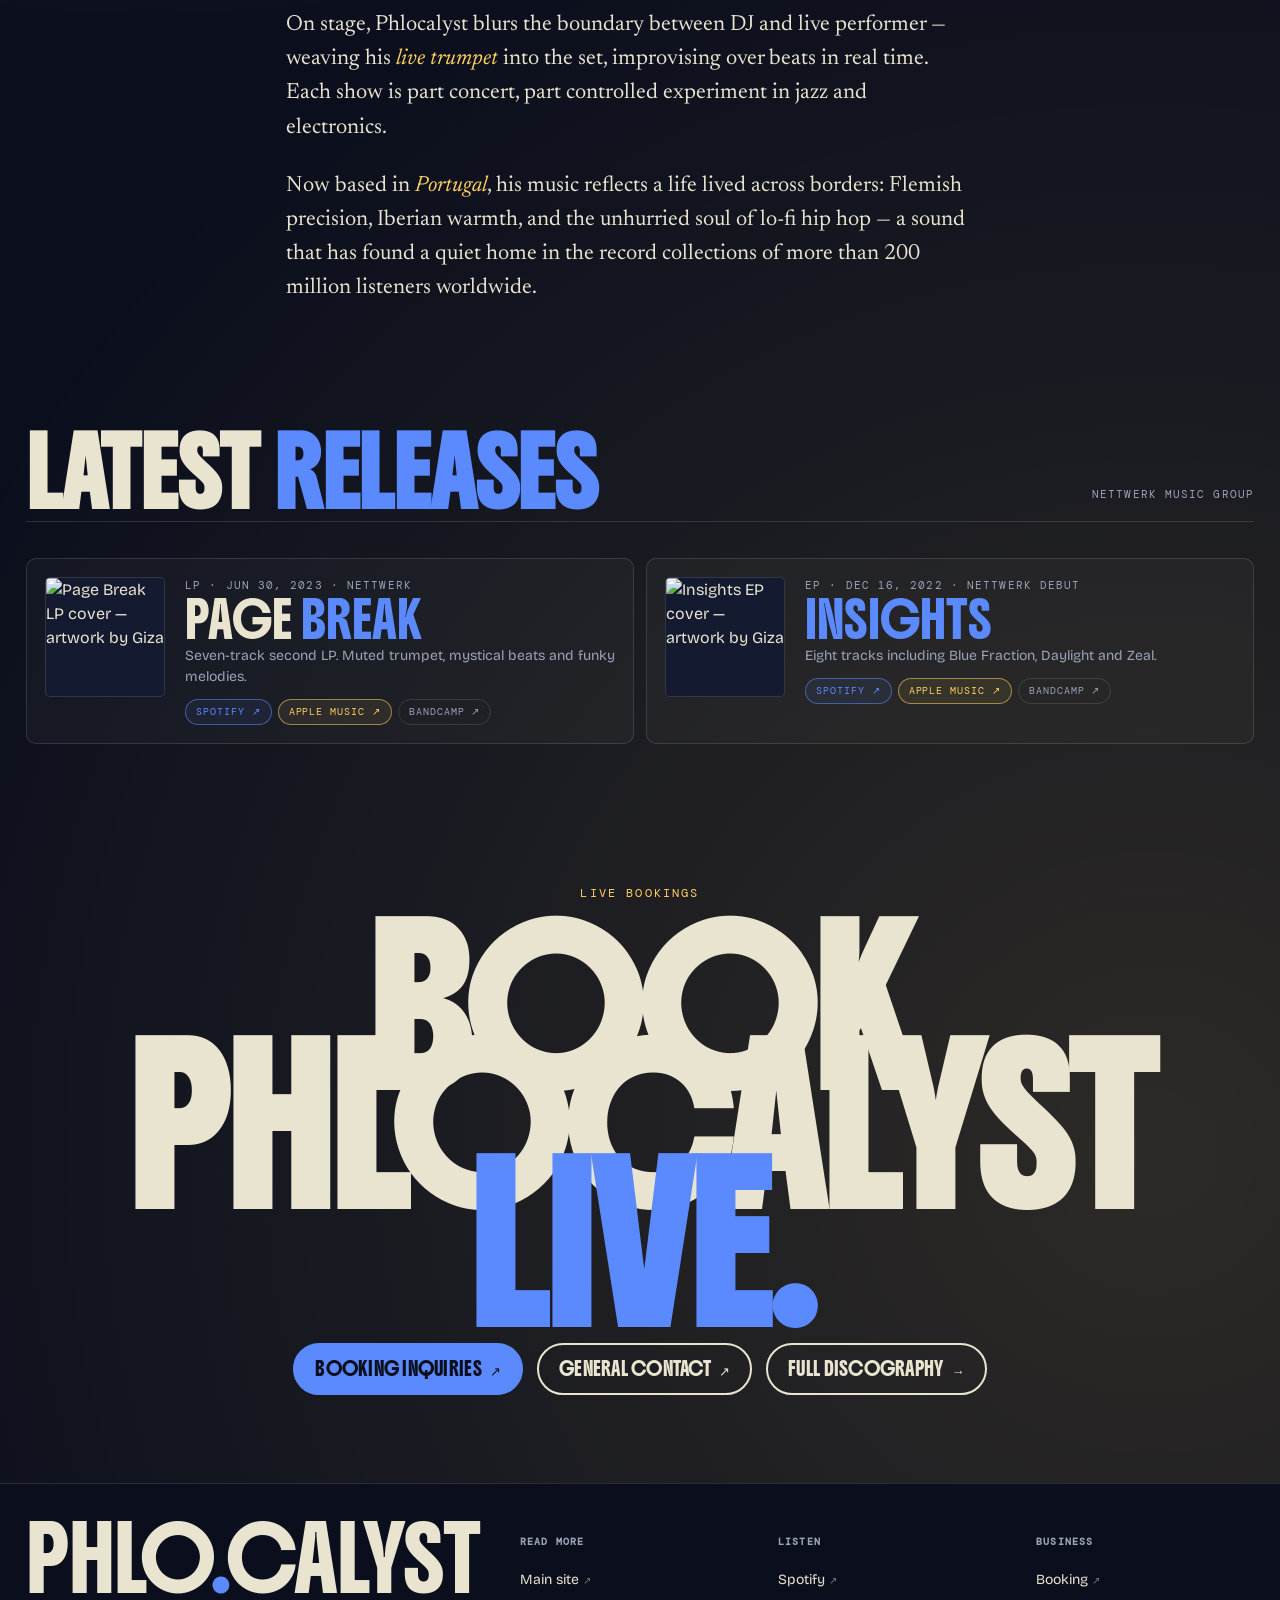
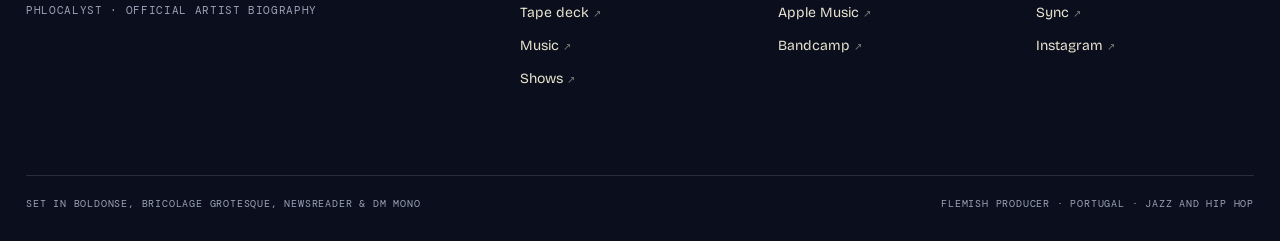
==== commit de0d246e: "Add files via upload" ====
--- a/About.html
+++ b/About.html
@@ -18,7 +18,6 @@
 <link rel="preconnect" href="https://fonts.gstatic.com" crossorigin />
 <link href="https://fonts.googleapis.com/css2?family=Boldonse&family=Bagel+Fat+One&family=Big+Shoulders+Display:wght@700;900&family=Bricolage+Grotesque:opsz,wght@12..96,400;12..96,500;12..96,600;12..96,700;12..96,800&family=DM+Mono:wght@400;500&family=Newsreader:ital,opsz,wght@0,6..72,300;0,6..72,400;1,6..72,300;1,6..72,400&display=swap" rel="stylesheet" />
 <link rel="icon" type="image/svg+xml" href="data:image/svg+xml,%3Csvg xmlns='http://www.w3.org/2000/svg' viewBox='0 0 32 32'%3E%3Crect width='32' height='32' rx='6' fill='%23161009'/%3E%3Cpath d='M4 20 Q4 17 8 17 L20 17 Q22 17 22 15 L22 13 Q22 11 24 11 L28 11' stroke='%23ff5a1f' stroke-width='2.5' fill='none' stroke-linecap='round'/%3E%3Ccircle cx='6' cy='20' r='3' fill='none' stroke='%23ff5a1f' stroke-width='2'/%3E%3C/svg%3E" />
-<!-- vinyl alt: <link rel="icon" type="image/svg+xml" href="data:image/svg+xml,%3Csvg xmlns='http://www.w3.org/2000/svg' viewBox='0 0 32 32'%3E%3Crect width='32' height='32' rx='6' fill='%23161009'/%3E%3Ccircle cx='16' cy='16' r='11' fill='%23ff5a1f'/%3E%3Ccircle cx='16' cy='16' r='7' fill='%23161009'/%3E%3Ccircle cx='16' cy='16' r='3' fill='%23ff5a1f'/%3E%3Ccircle cx='16' cy='16' r='1.2' fill='%23161009'/%3E%3C/svg%3E" /> -->
 <style>
   :root{
     --coal:#161009;--coal-2:#1f180e;--cream:#f5ead0;--cream-dim:#bdb29a;
@@ -122,25 +121,6 @@
   .fact .v.hot{color:var(--orange);font-size:clamp(36px,3.8vw,52px);}
   .fact .s{font-size:13px;color:var(--cream-dim);margin-top:6px;font-family:'DM Mono',monospace;letter-spacing:.04em;text-transform:uppercase;}
 
-  /* TIMELINE */
-  .timeline-section{max-width:1280px;margin:0 auto;padding:0 26px 50px;}
-  .tl-track{display:flex;position:relative;overflow-x:auto;}
-  .tl-track::after{content:'';position:absolute;left:2%;right:2%;top:34px;height:1px;background:var(--rule);pointer-events:none;}
-  .tl-step{flex:1;min-width:80px;display:flex;flex-direction:column;align-items:center;padding-top:30px;position:relative;}
-  .tl-step .tl-yr{position:absolute;top:4px;left:0;right:0;text-align:center;font-family:'DM Mono',monospace;font-size:10px;letter-spacing:.1em;text-transform:uppercase;color:var(--amber);}
-  .tl-step .tl-dot{width:8px;height:8px;border-radius:50%;background:var(--orange);border:2px solid var(--coal);z-index:1;position:relative;flex-shrink:0;}
-  .tl-step .tl-lbl{font-family:'DM Mono',monospace;font-size:9.5px;letter-spacing:.06em;text-transform:uppercase;color:var(--cream-dim);text-align:center;line-height:1.5;padding-top:10px;}
-  @media (max-width:620px){
-    .timeline-section{padding-left:18px;padding-right:18px;}
-    .tl-track{display:grid;grid-template-columns:1fr;gap:0;overflow:visible;border-block:1px solid var(--rule);}
-    .tl-track::after{display:none;}
-    .tl-step{min-width:0;display:grid;grid-template-columns:58px 14px 1fr;column-gap:12px;align-items:center;padding:13px 0;border-bottom:1px solid var(--rule);}
-    .tl-step:last-child{border-bottom:0;}
-    .tl-step .tl-yr{position:static;text-align:left;grid-column:1;font-size:10px;}
-    .tl-step .tl-dot{grid-column:2;}
-    .tl-step .tl-lbl{grid-column:3;padding-top:0;text-align:left;line-height:1.35;}
-  }
-
   /* SECTION HEAD */
   .section-head{display:flex;justify-content:space-between;align-items:flex-end;gap:30px;margin-bottom:36px;padding-bottom:18px;border-bottom:1px solid var(--rule);}
   .section-head h2{font-family:var(--display);font-size:clamp(40px,6vw,64px);line-height:.9;text-transform:uppercase;letter-spacing:-.02em;}
@@ -160,10 +140,6 @@
     float:left;font-family:var(--display);font-size:84px;line-height:.78;
     color:var(--orange);padding-right:14px;padding-top:4px;text-transform:uppercase;
   }
-  .story-highlights{display:grid;grid-template-columns:repeat(2,1fr);gap:12px;margin-top:34px;}
-  .highlight{border:1px solid var(--rule);border-radius:8px;padding:16px 18px;background:color-mix(in oklab,var(--orange) 5%,transparent);}
-  .highlight b{display:block;font-family:var(--display);font-size:26px;line-height:1;text-transform:uppercase;color:var(--orange);margin-bottom:8px;}
-  .highlight span{display:block;font-family:'DM Mono',monospace;font-size:10px;line-height:1.5;letter-spacing:.08em;text-transform:uppercase;color:var(--cream-dim);}
   /* RELEASES */
   .proof-section{max-width:1280px;margin:0 auto;padding:56px 26px 64px;}
   .release-list{display:grid;grid-template-columns:1fr 1fr;gap:12px;}
@@ -185,10 +161,6 @@
   .release-btn.bc{border:1px solid var(--rule);color:var(--cream-dim);}
   .release-btn.bc:hover{border-color:var(--cream-dim);color:var(--cream);}
 
-  /* STORY ASIDE QUOTE */
-  .story aside .aside-quote{font-family:'Newsreader',Georgia,serif;font-size:13px;line-height:1.55;color:var(--cream-dim);font-style:italic;margin-top:20px;padding-left:10px;border-left:2px solid var(--orange);}
-  .story aside .aside-attr{font-family:'DM Mono',monospace;font-size:9px;letter-spacing:.08em;text-transform:uppercase;color:var(--cream-dim);opacity:.6;margin-top:8px;}
-
   /* UTILITIES */
   .sr-only{position:absolute;width:1px;height:1px;padding:0;margin:-1px;overflow:hidden;clip:rect(0,0,0,0);white-space:nowrap;border-width:0;}
 
@@ -199,7 +171,7 @@
 
   /* CTA */
   .cta{max-width:1280px;margin:0 auto;padding:76px 26px 88px;text-align:center;}
-  .cta .pre{font-family:'DM Mono',monospace;font-size:12px;letter-spacing:.18em;text-transform:uppercase;color:var(--amber);margin-bottom:18px;}
+  .cta .pre{font-family:'DM Mono',monospace;font-size:12px;letter-spacing:.18em;text-transform:uppercase;color:var(--amber);margin-bottom:50px;}
   .cta h2{font-family:var(--display);font-size:clamp(60px,11vw,160px);line-height:.84;letter-spacing:-.03em;text-transform:uppercase;}
   .cta h2 .o{color:var(--orange);}
   .cta h2 .stroke{-webkit-text-stroke:2px var(--cream);color:transparent;paint-order:stroke fill;}
@@ -254,7 +226,6 @@
     .section-head h2{font-size:clamp(36px,12vw,44px);line-height:.95;}
     .section-head .meta{text-align:left;font-size:10px;line-height:1.5;}
     .story .prose{font-size:20px;}
-    .story-highlights{grid-template-columns:1fr;}
     .release{grid-template-columns:88px 1fr;gap:14px;padding:14px;}
     .release-art{width:88px;}
     .release .title{font-size:25px;}
@@ -280,7 +251,7 @@
   }
   @media (max-width:360px){
     .topbar{padding-left:14px;padding-right:14px;}
-    .hero,.facts,.timeline-section,.story-section,.proof-section,.cta,footer.foot{padding-left:14px;padding-right:14px;}
+    .hero,.facts,.story-section,.proof-section,.cta,footer.foot{padding-left:14px;padding-right:14px;}
     .release{grid-template-columns:1fr;}
     .release-art{width:100%;}
   }
@@ -291,7 +262,7 @@
   }
 </style>
 </head>
-<body data-screen-label="01 About">
+<body>
 
 <a href="#main-content" class="skip-link">Skip to content</a>
 
@@ -302,14 +273,13 @@
     <span>PHLOCALYST<span style="color:var(--orange);">★</span></span>
   </a>
   <nav aria-label="Main navigation">
-    <a href="index.html#deck">Listen</a>
     <a href="Music.html">Music</a>
     <a href="Shows.html">Shows</a>
     <a href="About.html" aria-current="page">About</a>
     <a href="Contact.html">Contact</a>
   </nav>
   <div class="right">
-    <a class="mobile-listen" href="https://open.spotify.com/artist/5xJ9q1lHwa8AShRof94oIt" target="_blank" rel="noopener">Listen</a>
+    <a class="mobile-listen" href="https://open.spotify.com/artist/5xJ9q1lHwa8AShRof94oIt" target="_blank" rel="noopener">Spotify ↗</a>
     <a class="back" href="index.html">← BACK TO MAIN</a>
   </div>
 </header>
@@ -326,12 +296,12 @@
 </div>
 
 <!-- HERO -->
-<section class="hero" data-screen-label="01 Hero">
+<section class="hero">
   <div class="hero-grid">
     <div class="hero-copy">
       <div class="hero-kicker mono">Portugal-based &middot; Flemish producer</div>
       <h1>Classical<br/><span class="alt">trumpet.</span><br/>Lo-fi beats.</h1>
-      <p class="lede">Trumpet savant. Lo-fi architect. Over <em>200 million streams</em> of warm, soulful jazz-hop born from <em>classical roots</em>.</p>
+      <p class="lede">Michiel was the <em>third chair trumpet</em> in a professional orchestra when he started making lo-fi beats in his spare time. The classical training never left — it became the thing that makes his sound <em>impossible to replicate</em>. Over 200 million streams and counting.</p>
       <div class="hero-actions">
         <a class="btn primary" href="https://open.spotify.com/artist/5xJ9q1lHwa8AShRof94oIt" target="_blank" rel="noopener">Listen on Spotify <span class="arr">↗</span></a>
         <a class="btn ghost" href="mailto:booking@phlocalyst.com">Booking inquiries <span class="arr">↗</span></a>
@@ -359,53 +329,13 @@
     <div class="fact"><div class="l">Instrument</div><div class="v">Trumpet</div><div class="s">Playing since age five</div></div>
     <div class="fact"><div class="l">Music Since</div><div class="v hot">2017</div><div class="s">Per Nettwerk</div></div>
     <div class="fact"><div class="l">Streams</div><div class="v hot">200M+</div><div class="s">Reported by Nettwerk · Dec 2022</div></div>
-    <div class="fact"><div class="l">Label</div><div class="v">Nettwerk</div><div class="s">Full catalogue since 2022</div></div>
+    <div class="fact"><div class="l">Live Format</div><div class="v hot">DJ + Trumpet</div><div class="s">Full band or solo sets</div></div>
   </div>
 </section>
 
-<!-- TIMELINE -->
-<div class="timeline-section">
-  <div class="tl-track">
-    <div class="tl-step">
-      <div class="tl-yr">Age 5</div>
-      <div class="tl-dot"></div>
-      <div class="tl-lbl">Began<br/>trumpet</div>
-    </div>
-    <div class="tl-step">
-      <div class="tl-yr">2016</div>
-      <div class="tl-dot"></div>
-      <div class="tl-lbl">Moved to<br/>Munich</div>
-    </div>
-    <div class="tl-step">
-      <div class="tl-yr">2017</div>
-      <div class="tl-dot"></div>
-      <div class="tl-lbl">Started<br/>producing</div>
-    </div>
-    <div class="tl-step">
-      <div class="tl-yr">2022</div>
-      <div class="tl-dot"></div>
-      <div class="tl-lbl">Nettwerk debut<br/>Insights EP</div>
-    </div>
-    <div class="tl-step">
-      <div class="tl-yr">2023</div>
-      <div class="tl-dot"></div>
-      <div class="tl-lbl">Page Break LP</div>
-    </div>
-    <div class="tl-step">
-      <div class="tl-yr">2025</div>
-      <div class="tl-dot"></div>
-      <div class="tl-lbl">Moved to<br/>Portugal</div>
-    </div>
-    <div class="tl-step">
-      <div class="tl-yr">2026</div>
-      <div class="tl-dot"></div>
-      <div class="tl-lbl">New music<br/>+ touring</div>
-    </div>
-  </div>
-</div>
 
 <!-- STORY -->
-<section class="story-section" data-screen-label="02 Origin Story">
+<section class="story-section">
   <div class="section-head">
     <h2>The <span class="c">story</span></h2>
   </div>
@@ -414,8 +344,6 @@
     <aside>
       <div class="l">Chapter 01</div>
       <div class="chap">Jazz<br/>+ Hip Hop</div>
-      <div class="aside-quote">"A jazzy instrumental hip-hop collage that describes my current lifestyle."</div>
-      <div class="aside-attr">— Phlocalyst on Insights</div>
     </aside>
     <div class="prose">
       <p class="dropcap">Phlocalyst is a Flemish producer based in <em>Portugal</em>, blending his classical training with a passion for <em>Jazz and Hip Hop</em>. Born in <em>Sevilla</em> and raised in Flanders, his music carries the warmth of southern Europe and the precision of a classical education.</p>
@@ -428,18 +356,12 @@
 
       <p>Now based in <em>Portugal</em>, his music reflects a life lived across borders: Flemish precision, Iberian warmth, and the unhurried soul of lo-fi hip hop — a sound that has found a quiet home in the record collections of more than 200 million listeners worldwide.</p>
 
-      <div class="story-highlights" aria-label="Biography highlights">
-        <div class="highlight"><b>Age 5</b><span>Started playing trumpet</span></div>
-        <div class="highlight"><b>200M+</b><span>Spotify streams reported by Nettwerk, Dec 2022</span></div>
-        <div class="highlight"><b>Nettwerk</b><span>Label since 2022 · full recorded catalogue</span></div>
-        <div class="highlight"><b>Munich</b><span>Former third trumpet in a professional orchestra</span></div>
-      </div>
     </div>
   </div>
 </section>
 
 <!-- RELEASES -->
-<section class="proof-section" data-screen-label="03 Releases">
+<section class="proof-section">
   <div class="section-head">
     <h2>Latest <span class="c">releases</span></h2>
     <div class="meta">NETTWERK MUSIC GROUP</div>
@@ -476,10 +398,9 @@
 </section>
 
 <!-- CTA -->
-<section class="cta" data-screen-label="04 Contact">
+<section class="cta">
   <div class="pre">Live bookings</div>
   <h2>Book Phlocalyst<br/><span class="o">live.</span></h2>
-  <p class="sub">DJ sets with live trumpet. For live enquiries, use the booking address below.</p>
   <div class="row">
     <a class="btn primary" href="mailto:booking@phlocalyst.com">Booking inquiries <span class="arr">↗</span></a>
     <a class="btn ghost" href="mailto:hi@phlocalyst.com">General contact <span class="arr">↗</span></a>
